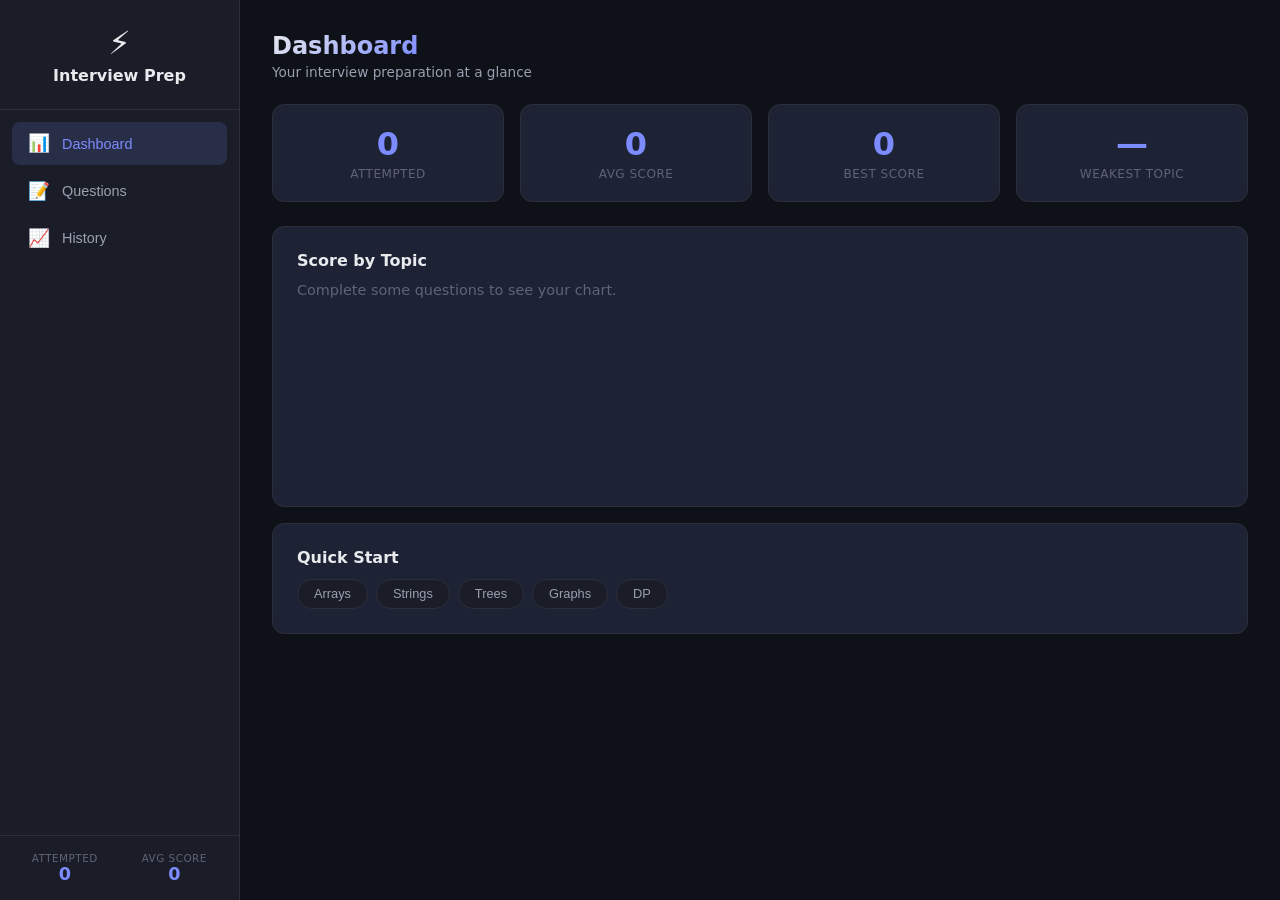
==== website/index.html @ ab0507c8 "Add modern HTML/CSS/JS website frontend" ====
<!DOCTYPE html>
<html lang="en">
<head>
  <meta charset="UTF-8" />
  <meta name="viewport" content="width=device-width, initial-scale=1.0" />
  <title>AI Interview Prep</title>
  <link rel="stylesheet" href="style.css" />
  <link rel="icon" href="data:image/svg+xml,<svg xmlns='http://www.w3.org/2000/svg' viewBox='0 0 24 24' fill='%237c8cff'><path d='M12 2L2 7l10 5 10-5-10-5zM2 17l10 5 10-5M2 12l10 5 10-5'/></svg>" />
</head>
<body>
  <div id="app">
    <!-- Sidebar -->
    <aside class="sidebar" id="sidebar">
      <div class="sidebar-header">
        <div class="logo">⚡</div>
        <h2>Interview Prep</h2>
      </div>
      <nav class="sidebar-nav">
        <button class="nav-btn active" data-page="dashboard" onclick="navigate('dashboard')">
          <span class="nav-icon">📊</span> Dashboard
        </button>
        <button class="nav-btn" data-page="questions" onclick="navigate('questions')">
          <span class="nav-icon">📝</span> Questions
        </button>
        <button class="nav-btn" data-page="history" onclick="navigate('history')">
          <span class="nav-icon">📈</span> History
        </button>
      </nav>
      <div class="sidebar-footer">
        <div class="stat-mini">
          <span class="stat-mini-label">Attempted</span>
          <span class="stat-mini-value" id="stat-attempted">0</span>
        </div>
        <div class="stat-mini">
          <span class="stat-mini-label">Avg Score</span>
          <span class="stat-mini-value" id="stat-avg">0</span>
        </div>
      </div>
    </aside>

    <!-- Main Content -->
    <main class="main-content" id="main-content">

      <!-- ===== DASHBOARD ===== -->
      <section class="page active" id="page-dashboard">
        <div class="page-header">
          <h1>Dashboard</h1>
          <p class="subtitle">Your interview preparation at a glance</p>
        </div>
        <div class="stats-grid" id="stats-grid">
          <div class="stat-card"><div class="stat-num" id="dash-attempted">0</div><div class="stat-label">Attempted</div></div>
          <div class="stat-card"><div class="stat-num" id="dash-avg">0</div><div class="stat-label">Avg Score</div></div>
          <div class="stat-card"><div class="stat-num" id="dash-best">0</div><div class="stat-label">Best Score</div></div>
          <div class="stat-card"><div class="stat-num" id="dash-weakest">—</div><div class="stat-label">Weakest Topic</div></div>
        </div>
        <div class="card">
          <h3>Score by Topic</h3>
          <div class="chart-container" id="topic-chart"><p class="text-muted">Complete some questions to see your chart.</p></div>
        </div>
        <div class="card">
          <h3>Quick Start</h3>
          <div class="topic-grid">
            <button class="topic-chip" onclick="quickStart('arrays')">Arrays</button>
            <button class="topic-chip" onclick="quickStart('strings')">Strings</button>
            <button class="topic-chip" onclick="quickStart('trees')">Trees</button>
            <button class="topic-chip" onclick="quickStart('graphs')">Graphs</button>
            <button class="topic-chip" onclick="quickStart('dynamic_programming')">DP</button>
          </div>
        </div>
      </section>

      <!-- ===== QUESTIONS ===== -->
      <section class="page" id="page-questions">
        <div class="page-header">
          <h1>Questions</h1>
          <p class="subtitle">Practice DSA problems with AI assistance</p>
        </div>
        <div class="filters">
          <select id="filter-topic" onchange="loadQuestions()">
            <option value="">All Topics</option>
            <option value="arrays">Arrays</option>
            <option value="strings">Strings</option>
            <option value="trees">Trees</option>
            <option value="graphs">Graphs</option>
            <option value="dynamic_programming">Dynamic Programming</option>
            <option value="linked_list">Linked List</option>
            <option value="stacks_queues">Stacks & Queues</option>
            <option value="heap">Heap</option>
            <option value="searching">Searching</option>
          </select>
          <select id="filter-difficulty" onchange="loadQuestions()">
            <option value="">All Difficulties</option>
            <option value="easy">Easy</option>
            <option value="medium">Medium</option>
            <option value="hard">Hard</option>
          </select>
          <button class="btn btn-primary" onclick="loadQuestions()">🔄 Refresh</button>
        </div>
        <div id="questions-list" class="questions-grid"></div>
        <div class="loading" id="questions-loading">Loading questions...</div>
      </section>

      <!-- ===== QUESTION DETAIL ===== -->
      <section class="page" id="page-question">
        <div class="page-header">
          <button class="btn btn-ghost" onclick="navigate('questions')">← Back</button>
          <h1 id="q-title"></h1>
          <div class="badge-group" id="q-badges"></div>
        </div>
        <div class="card" id="q-description"></div>
        <div class="card" id="q-example" style="display:none;"></div>
        <div class="card" id="q-constraints" style="display:none;"></div>

        <h3>Your Solution</h3>
        <textarea id="code-editor" placeholder="Write your solution here..." spellcheck="false"></textarea>

        <div class="btn-row">
          <button class="btn btn-secondary" onclick="getHint()">💡 Hint</button>
          <button class="btn btn-primary" onclick="submitFeedback()">✅ Submit</button>
          <button class="btn btn-secondary" onclick="getSolution()">📖 Solution</button>
        </div>

        <div id="hint-output" class="card output-card hint-card" style="display:none;"></div>
        <div id="solution-output" class="card output-card" style="display:none;"></div>
        <div id="feedback-output" class="card output-card feedback-card" style="display:none;"></div>
      </section>

      <!-- ===== HISTORY ===== -->
      <section class="page" id="page-history">
        <div class="page-header">
          <h1>History</h1>
          <p class="subtitle">Your past practice sessions</p>
        </div>
        <div id="history-content">
          <p class="text-muted">No history yet. Complete some questions to see your progress.</p>
        </div>
      </section>

    </main>
  </div>

  <div class="toast-container" id="toast-container"></div>

  <script src="app.js"></script>
</body>
</html>
---- website/style.css ----
/* ─── Reset & Variables ─────────────────────────────────────── */
*, *::before, *::after { box-sizing: border-box; margin: 0; padding: 0; }
:root {
  --bg-primary: #0e1117;
  --bg-secondary: #1a1d27;
  --bg-card: #1e2235;
  --border: #2c2f3a;
  --text-primary: #e8eaed;
  --text-secondary: #9aa0b0;
  --text-muted: #5f6377;
  --accent: #7c8cff;
  --accent-hover: #9aaaff;
  --success: #2ecc71;
  --warning: #e67e22;
  --danger: #e74c3c;
  --radius: 12px;
  --radius-sm: 8px;
  --shadow: 0 4px 24px rgba(0,0,0,.3);
  --sidebar-w: 240px;
  --font: 'Segoe UI', system-ui, -apple-system, sans-serif;
  --mono: 'JetBrains Mono', 'Fira Code', 'Consolas', monospace;
  --transition: 0.2s ease;
}
html, body { height: 100%; font-family: var(--font); background: var(--bg-primary); color: var(--text-primary); }

/* ─── Layout ───────────────────────────────────────────────── */
#app { display: flex; height: 100vh; }
.sidebar {
  width: var(--sidebar-w); background: var(--bg-secondary); border-right: 1px solid var(--border);
  display: flex; flex-direction: column; flex-shrink: 0;
}
.sidebar-header { padding: 1.5rem; text-align: center; border-bottom: 1px solid var(--border); }
.sidebar-header .logo { font-size: 2rem; margin-bottom: 0.25rem; }
.sidebar-header h2 { font-size: 1rem; font-weight: 600; color: var(--text-primary); }
.sidebar-nav { flex: 1; padding: 0.75rem; display: flex; flex-direction: column; gap: 0.25rem; }
.nav-btn {
  display: flex; align-items: center; gap: 0.75rem; width: 100%; padding: 0.7rem 1rem;
  background: transparent; border: none; border-radius: var(--radius-sm); color: var(--text-secondary);
  font-size: 0.9rem; cursor: pointer; transition: all var(--transition);
}
.nav-btn:hover { background: rgba(124,140,255,.08); color: var(--text-primary); }
.nav-btn.active { background: rgba(124,140,255,.15); color: var(--accent); font-weight: 500; }
.nav-icon { font-size: 1.1rem; }
.sidebar-footer { padding: 1rem; border-top: 1px solid var(--border); display: flex; gap: 0.75rem; }
.stat-mini { flex: 1; text-align: center; }
.stat-mini-label { font-size: 0.65rem; color: var(--text-muted); text-transform: uppercase; letter-spacing: .5px; display: block; }
.stat-mini-value { font-size: 1.1rem; font-weight: 700; color: var(--accent); }

.main-content { flex: 1; overflow-y: auto; padding: 2rem; }

/* ─── Pages ────────────────────────────────────────────────── */
.page { display: none; }
.page.active { display: block; }
.page-header { margin-bottom: 1.5rem; }
.page-header h1 { font-size: 1.5rem; font-weight: 700; display: inline;
  background: linear-gradient(135deg, var(--text-primary), var(--accent)); -webkit-background-clip: text; -webkit-text-fill-color: transparent; }
.subtitle { font-size: 0.85rem; color: var(--text-secondary); margin-top: 0.25rem; }

/* ─── Cards ────────────────────────────────────────────────── */
.card {
  background: var(--bg-card); border: 1px solid var(--border); border-radius: var(--radius);
  padding: 1.5rem; margin-bottom: 1rem;
}
.card h3 { font-size: 1rem; font-weight: 600; margin-bottom: 0.75rem; color: var(--text-primary); }
.text-muted { color: var(--text-muted); font-size: 0.9rem; }

/* ─── Stats ────────────────────────────────────────────────── */
.stats-grid { display: grid; grid-template-columns: repeat(4, 1fr); gap: 1rem; margin-bottom: 1.5rem; }
.stat-card {
  background: var(--bg-card); border: 1px solid var(--border); border-radius: var(--radius);
  padding: 1.25rem; text-align: center;
}
.stat-num { font-size: 2rem; font-weight: 700; color: var(--accent); }
.stat-card .stat-label { font-size: 0.75rem; color: var(--text-muted); text-transform: uppercase; letter-spacing: .5px; margin-top: 0.25rem; }

/* ─── Buttons ──────────────────────────────────────────────── */
.btn {
  padding: 0.5rem 1.2rem; border-radius: var(--radius-sm); border: none; font-size: 0.85rem;
  font-weight: 500; cursor: pointer; transition: all var(--transition); display: inline-flex; align-items: center; gap: 0.4rem;
}
.btn-primary { background: var(--accent); color: #fff; }
.btn-primary:hover { background: var(--accent-hover); transform: translateY(-1px); }
.btn-secondary { background: var(--bg-secondary); color: var(--text-primary); border: 1px solid var(--border); }
.btn-secondary:hover { border-color: var(--accent); }
.btn-ghost { background: transparent; color: var(--text-secondary); border: none; padding: 0.25rem 0.5rem; }
.btn-ghost:hover { color: var(--accent); }
.btn-row { display: flex; gap: 0.75rem; margin: 1rem 0; flex-wrap: wrap; }
.btn-danger { background: var(--danger); color: #fff; }
.btn-danger:hover { opacity: 0.9; }

/* ─── Filters ──────────────────────────────────────────────── */
.filters { display: flex; gap: 0.75rem; margin-bottom: 1.5rem; flex-wrap: wrap; align-items: center; }
.filters select {
  background: var(--bg-card); border: 1px solid var(--border); border-radius: var(--radius-sm);
  color: var(--text-primary); padding: 0.5rem 0.75rem; font-size: 0.85rem; cursor: pointer;
  min-width: 160px;
}
.filters select:focus { outline: none; border-color: var(--accent); }

/* ─── Questions Grid ───────────────────────────────────────── */
.questions-grid { display: grid; grid-template-columns: repeat(auto-fill, minmax(300px, 1fr)); gap: 1rem; }
.q-card {
  background: var(--bg-card); border: 1px solid var(--border); border-radius: var(--radius);
  padding: 1.25rem; cursor: pointer; transition: all var(--transition);
}
.q-card:hover { border-color: var(--accent); transform: translateY(-2px); box-shadow: var(--shadow); }
.q-card-title { font-size: 1rem; font-weight: 600; margin-bottom: 0.4rem; }
.q-card-meta { display: flex; gap: 0.5rem; margin-bottom: 0.5rem; }
.q-card-desc { font-size: 0.8rem; color: var(--text-secondary); line-height: 1.4;
  display: -webkit-box; -webkit-line-clamp: 2; -webkit-box-orient: vertical; overflow: hidden; }

/* ─── Badges ───────────────────────────────────────────────── */
.badge {
  display: inline-block; padding: 0.15rem 0.55rem; border-radius: 4px;
  font-size: 0.7rem; font-weight: 600; text-transform: uppercase; letter-spacing: .3px;
}
.badge-easy { background: rgba(46,204,113,.15); color: var(--success); }
.badge-medium { background: rgba(230,126,34,.15); color: var(--warning); }
.badge-hard { background: rgba(231,76,60,.15); color: var(--danger); }
.badge-topic { background: rgba(124,140,255,.12); color: var(--accent); margin-left: 0.35rem; }
.badge-group { margin: 0.5rem 0; }

/* ─── Topic Chips ──────────────────────────────────────────── */
.topic-grid { display: flex; gap: 0.5rem; flex-wrap: wrap; }
.topic-chip {
  background: var(--bg-secondary); border: 1px solid var(--border); border-radius: 20px;
  padding: 0.4rem 1rem; color: var(--text-secondary); font-size: 0.8rem; cursor: pointer;
  transition: all var(--transition);
}
.topic-chip:hover { border-color: var(--accent); color: var(--accent); background: rgba(124,140,255,.08); }

/* ─── Code Editor ──────────────────────────────────────────── */
#code-editor {
  width: 100%; min-height: 250px; background: #0a0d14; border: 1px solid var(--border);
  border-radius: var(--radius-sm); color: var(--text-primary); font-family: var(--mono);
  font-size: 0.85rem; padding: 1rem; resize: vertical; line-height: 1.5; tab-size: 2;
}
#code-editor:focus { outline: none; border-color: var(--accent); }

/* ─── Output Cards ─────────────────────────────────────────── */
.output-card { display: none; }
.output-card.visible { display: block; animation: fadeIn .3s ease; }
.hint-card { border-left: 4px solid var(--accent); }
.feedback-card { border-left: 4px solid var(--success); }
.solution-card pre {
  background: #0a0d14; padding: 1rem; border-radius: var(--radius-sm);
  overflow-x: auto; font-size: 0.8rem; line-height: 1.5; font-family: var(--mono);
}

/* ─── Chart ────────────────────────────────────────────────── */
.chart-container { min-height: 200px; }
.chart-bar-group { display: flex; align-items: flex-end; gap: 0.75rem; height: 180px; padding: 0.5rem 0; }
.chart-bar-wrap { flex: 1; display: flex; flex-direction: column; align-items: center; height: 100%; justify-content: flex-end; }
.chart-bar {
  width: 100%; max-width: 48px; background: var(--accent); border-radius: 4px 4px 0 0;
  transition: height .6s ease; min-height: 4px; position: relative;
}
.chart-bar:hover { opacity: 0.8; }
.chart-label { font-size: 0.65rem; color: var(--text-muted); margin-top: 0.3rem; text-align: center; white-space: nowrap; }
.chart-val { font-size: 0.65rem; color: var(--text-secondary); font-weight: 600; margin-bottom: 0.2rem; }

/* ─── History Table ────────────────────────────────────────── */
.history-table { width: 100%; border-collapse: collapse; }
.history-table th {
  text-align: left; padding: 0.6rem 0.75rem; font-size: 0.7rem; color: var(--text-muted);
  text-transform: uppercase; letter-spacing: .5px; border-bottom: 1px solid var(--border);
}
.history-table td { padding: 0.6rem 0.75rem; font-size: 0.85rem; border-bottom: 1px solid var(--border); }
.history-table tr:hover td { background: rgba(124,140,255,.04); }
.score-high { color: var(--success); font-weight: 600; }
.score-mid { color: var(--warning); font-weight: 600; }
.score-low { color: var(--danger); font-weight: 600; }

/* ─── Toast ────────────────────────────────────────────────── */
.toast-container {
  position: fixed; bottom: 1.5rem; right: 1.5rem; z-index: 9999;
  display: flex; flex-direction: column; gap: 0.5rem;
}
.toast {
  background: var(--bg-card); border: 1px solid var(--border); border-radius: var(--radius-sm);
  padding: 0.75rem 1.25rem; font-size: 0.85rem; box-shadow: var(--shadow);
  animation: slideIn .3s ease; min-width: 250px;
}
.toast-success { border-left: 3px solid var(--success); }
.toast-error { border-left: 3px solid var(--danger); }
.toast-info { border-left: 3px solid var(--accent); }

/* ─── Loading / States ─────────────────────────────────────── */
.loading { text-align: center; padding: 2rem; color: var(--text-muted); font-size: 0.9rem; }
.empty-state { text-align: center; padding: 3rem 1rem; color: var(--text-muted); }

/* ─── Animations ───────────────────────────────────────────── */
@keyframes fadeIn { from { opacity: 0; transform: translateY(8px); } to { opacity: 1; transform: translateY(0); } }
@keyframes slideIn { from { opacity: 0; transform: translateX(40px); } to { opacity: 1; transform: translateX(0); } }

/* ─── Scrollbar ────────────────────────────────────────────── */
::-webkit-scrollbar { width: 6px; }
::-webkit-scrollbar-track { background: transparent; }
::-webkit-scrollbar-thumb { background: var(--border); border-radius: 3px; }
::-webkit-scrollbar-thumb:hover { background: var(--text-muted); }

/* ─── Responsive ───────────────────────────────────────────── */
@media (max-width: 768px) {
  .sidebar { width: 56px; }
  .sidebar-header h2, .sidebar-header .logo, .sidebar-footer, .nav-btn span:not(.nav-icon) { display: none; }
  .nav-btn { justify-content: center; padding: 0.7rem; }
  .nav-icon { font-size: 1.3rem; }
  .main-content { padding: 1rem; }
  .stats-grid { grid-template-columns: repeat(2, 1fr); }
  .questions-grid { grid-template-columns: 1fr; }
}
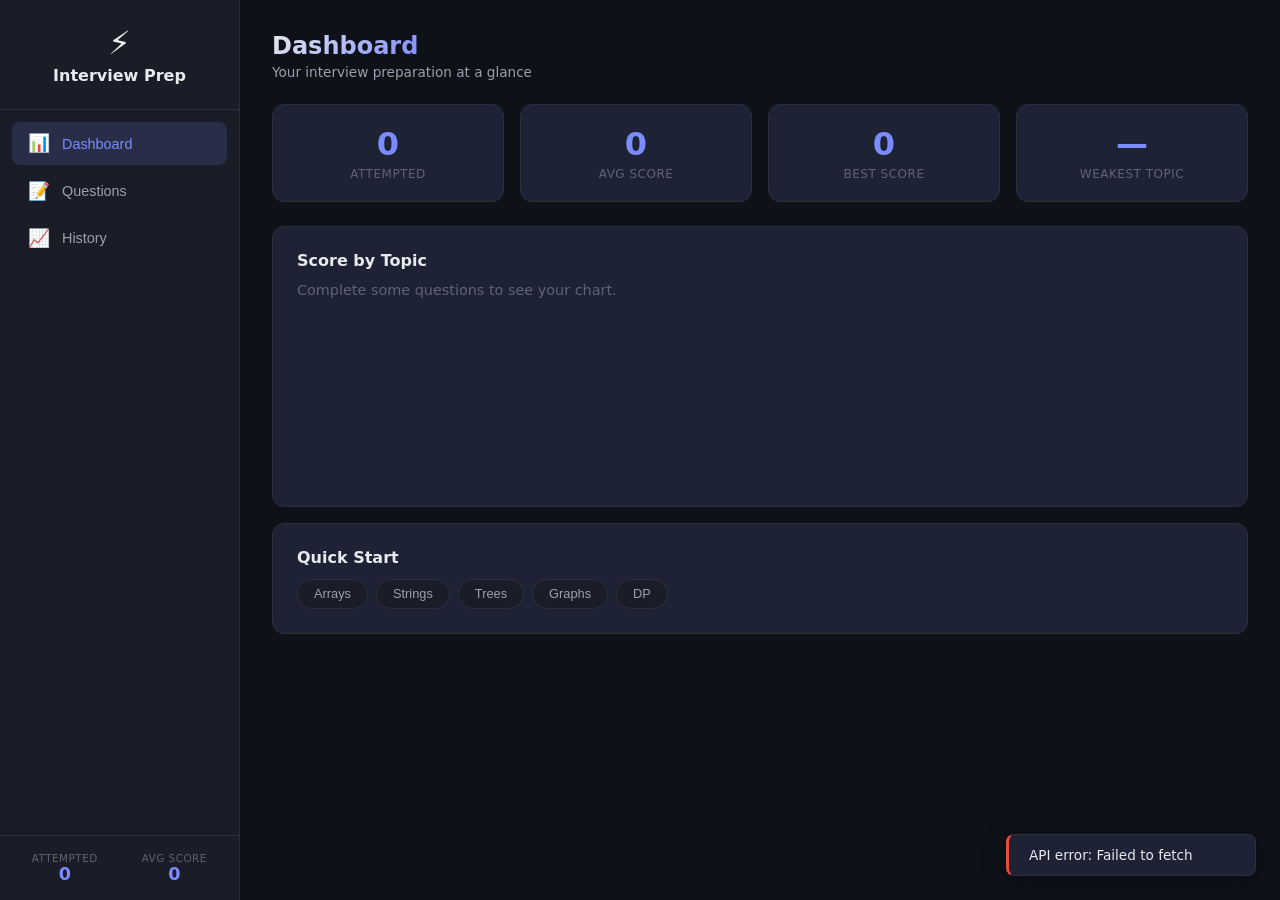
==== commit 5c6cc55f: "Complete remaining features: auth, tests, multi-lang, ai question gen, mock eval, linting config, ba" ====
--- a/website/index.html
+++ b/website/index.html
@@ -6,6 +6,7 @@
   <title>AI Interview Prep</title>
   <link rel="stylesheet" href="style.css" />
   <link rel="icon" href="data:image/svg+xml,<svg xmlns='http://www.w3.org/2000/svg' viewBox='0 0 24 24' fill='%237c8cff'><path d='M12 2L2 7l10 5 10-5-10-5zM2 17l10 5 10-5M2 12l10 5 10-5'/></svg>" />
+  <script>__API_BASE__ = "http://localhost:8000";</script>
 </head>
 <body>
   <div id="app">
@@ -111,6 +112,15 @@
         <div class="card" id="q-example" style="display:none;"></div>
         <div class="card" id="q-constraints" style="display:none;"></div>
 
+        <div class="lang-row">
+          <label for="lang-select">Language:</label>
+          <select id="lang-select">
+            <option value="python">Python</option>
+            <option value="java">Java</option>
+            <option value="cpp">C++</option>
+            <option value="javascript">JavaScript</option>
+          </select>
+        </div>
         <h3>Your Solution</h3>
         <textarea id="code-editor" placeholder="Write your solution here..." spellcheck="false"></textarea>
 
--- a/website/style.css
+++ b/website/style.css
@@ -129,6 +129,15 @@
 }
 .topic-chip:hover { border-color: var(--accent); color: var(--accent); background: rgba(124,140,255,.08); }
 
+/* ─── Language Selector ───────────────────────────────────── */
+.lang-row { display: flex; align-items: center; gap: 0.5rem; margin: 0.75rem 0; }
+.lang-row label { font-size: 0.85rem; color: var(--text-secondary); }
+.lang-row select {
+  background: var(--bg-card); border: 1px solid var(--border); border-radius: var(--radius-sm);
+  color: var(--text-primary); padding: 0.4rem 0.75rem; font-size: 0.85rem; cursor: pointer;
+}
+.lang-row select:focus { outline: none; border-color: var(--accent); }
+
 /* ─── Code Editor ──────────────────────────────────────────── */
 #code-editor {
   width: 100%; min-height: 250px; background: #0a0d14; border: 1px solid var(--border);
